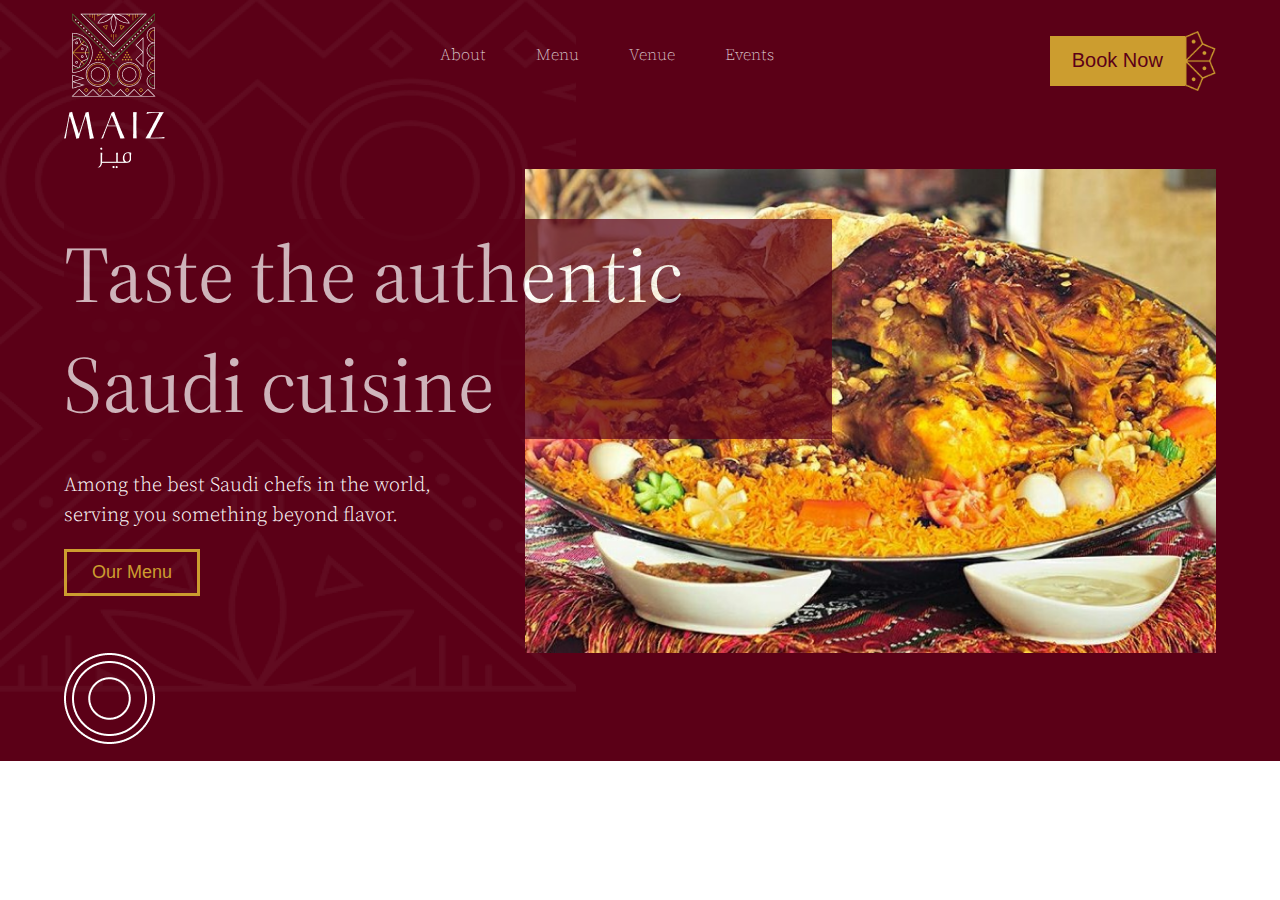
==== index.html @ 1033ed9c "Files" ====
<!DOCTYPE html>
<html lang="en">
  <head>
    <meta charset="UTF-8" />
    <meta name="viewport" content="width=device-width, initial-scale=1.0" />
    <title>MAIZ | ميز</title>
    <link rel="stylesheet" href="style/style.css" />
    <link rel="preconnect" href="https://fonts.googleapis.com" />
    <link rel="preconnect" href="https://fonts.gstatic.com" crossorigin />
    <link
      href="https://fonts.googleapis.com/css2?family=Source+Serif+4:ital,opsz,wght@0,8..60,200..900;1,8..60,200..900&display=swap"
      rel="stylesheet"
    />
    <link rel="shortcut icon" href="images/logo.png" />
  </head>
  <body>
    <header>
      <nav>
        <img class="logo" src="images/logo.png" alt="logo" />
        <div class="nav-links">
          <a href="#">About</a><a href="#">Menu</a><a href="#">Venue</a
          ><a href="#">Events</a>
        </div>
        <div class="nav-bt">
          <button>Book Now</button>
          <img src="images/bt-decoration.png" alt="logo" />
        </div>
      </nav>
      <div class="landing-page">
        <div class="text">
          <p>Taste the authentic Saudi cuisine</p>
          <p>
            Among the best Saudi chefs in the world, serving you something
            beyond flavor.
          </p>
          <button><a href="#">Our Menu</a></button>
        </div>
        <img src="images/image 1.png" alt="image" />
      </div>
      <img class="vector" src="images/Vector.png" alt="image" />
    </header>
  </body>
</html>
---- style/style.css ----
* {
  padding: 0;
  margin: 0;
}
header {
  padding: 1% 5%;
  background-color: #5b0017;
  font-family: "Source Serif 4", serif;
  background-image: url(/images/Rectangle.png);
  background-repeat: no-repeat;
  background-size: 45% 800px;
}
header nav {
  display: flex;
  justify-content: space-between;
}
header nav .nav-links {
  display: flex;
  align-items: flex-start;
  gap: 50px;
  padding-top: 30px;
}
header nav .nav-links a {
  text-decoration: none;
  color: white;
  font-weight: 200;
}
header nav .nav-bt {
  display: flex;
  align-items: center;
}
header nav .nav-bt button {
  padding: 10px 20px;
  background-color: #cc9d2f;
  color: #5b0017;
  font-size: 20px;
  height: 50px;
  transform: translateY(-30px);
  cursor: pointer;
  border-color: transparent;
}
button:hover,
a:hover {
  opacity: 0.8;
  transition: 0.3s;
}
header nav .nav-bt img {
  height: 60px;
  transform: translateY(-30px);
}
header .landing-page {
  display: flex;
}
header .landing-page img,
header .landing-page .text {
  max-width: 40%;
}
header .landing-page img {
  max-width: 60%;
}
header .landing-page .text p:nth-of-type(1) {
  color: #ffffff;
  font-size: 100px;
  position: absolute;
  z-index: 2;
  width: 60%;
  transform: translateY(50px);
  background-color: #5b0017;
  opacity: 0.7;
}
header .landing-page .text p:nth-of-type(2),
header .landing-page .text button {
  transform: translateY(350px);
}
header .landing-page .text p:nth-of-type(2) {
  max-width: 70%;
  color: white;
  font-weight: 300;
  line-height: 1.5;
  font-size: 20px;
  margin-bottom: 20px;
}
header .landing-page .text button {
  padding: 10px 25px;
  border: solid 3px #cc9d2f;
  background-color: transparent;
  cursor: pointer;
}
header .landing-page .text button a {
  font-size: 18px;
  font-weight: 200;
  color: #cc9d2f;
  text-decoration: none;
}
header .landing-page img:nth-of-type(1) {
  position: relative;
  z-index: 1;
  max-width: 100%;
}
@media (max-width: 1290px) {
  header {
    background-size: 45% 700px;
  }
  header .landing-page .text p:nth-of-type(1) {
    font-size: 80px;
  }
  header .landing-page .text p:nth-of-type(2),
  header .landing-page .text button {
    transform: translateY(300px);
  }
  header .landing-page .text p:nth-of-type(2) {
    max-width: 80%;
  }
  header .landing-page img {
    width: 60%;
  }
}
@media (max-width: 1245px) {
  header .landing-page .text p:nth-of-type(1) {
    font-size: 60px;
  }
  header .landing-page .text p:nth-of-type(2),
  header .landing-page .text button {
    transform: translateY(220px);
  }
  header .landing-page .text p:nth-of-type(2) {
    font-size: 18px;
  }
  header .landing-page .text p:nth-of-type(2) {
    max-width: 80%;
  }
  header .landing-page img {
    width: 55%;
  }
  header nav .nav-bt button {
    font-size: 18px;
  }
}
@media (max-width: 1234px) {
  header {
    background-size: 45% 550px;
  }
  header .vector {
    width: 8%;
  }
  header .landing-page .text p:nth-of-type(2) {
    max-width: 90%;
  }
  header .landing-page .text p:nth-of-type(1) {
    font-size: 50px;
  }
  header .landing-page .text p:nth-of-type(2),
  header .landing-page .text button {
    transform: translateY(200px);
  }
  header .landing-page .text button {
    font-size: 16px;
  }
}
@media (max-width: 920px) {
  header {
    background-size: 45% 450px;
  }
  header nav .nav-bt button {
    font-size: 16px;
    transform: translateY(0px);
  }
  header nav .nav-bt img {
    transform: translateY(0px);
  }
  header .landing-page .text button {
    font-size: 15px;
  }
  header .landing-page .text p:nth-of-type(1) {
    font-size: 45px;
  }
  header .landing-page .text p:nth-of-type(2),
  header .landing-page .text button {
    transform: translateY(180px);
  }
  header nav .logo {
    width: 8%;
  }
  header .vector {
    width: 6%;
  }
  header .landing-page .text p:nth-of-type(2) {
    font-size: 15px;
  }
}
@media (max-width: 832px) {
  header .landing-page .text p:nth-of-type(1) {
    font-size: 40px;
  }
  header .landing-page .text p:nth-of-type(2),
  header .landing-page .text button {
    transform: translateY(165px);
  }
  header nav .nav-bt button {
    font-size: 14px;
    padding: 5px 20px;
    height: 40px;
  }
  header nav .nav-bt img {
    height: 50px;
  }
  header nav .nav-links a {
    font-size: 15px;
  }
  header .landing-page .text button {
    font-size: 14px;
  }
}
@media (max-width: 768px) {
  header .landing-page {
    flex-direction: column-reverse;
  }
  header .landing-page .text p:nth-of-type(1) {
    color: #ffffff;
    font-size: 60px;
    position: absolute;
    width: 70%;
    right: 100px;
    bottom: 50%;
  }
  header .landing-page .text p:nth-of-type(2) {
    width: 70%;
    margin: auto;
    margin-bottom: 40px;
    font-size: 25px;
  }
  header .landing-page img {
    position: relative;
    width: 100%;
    margin-bottom: 50px;
    margin-top: 40px;
  }
  header .landing-page .text p:nth-of-type(2),
  header .landing-page .text button {
    transform: translateY(0px);
  }
  header .landing-page .text button {
    margin-bottom: 20px;
  }
  header {
    background-size: 100%;
    text-align: center;
  }
  header .landing-page .text {
    max-width: 100%;
  }
}
@media (max-width: 576px) {
  header .landing-page .text p:nth-of-type(1) {
    font-size: 40px;
    right: 80px;
    bottom: 60%;
  }
  header .landing-page .text p:nth-of-type(2) {
    width: 90%;
    font-size: 18px;
  }
  header nav .nav-links a {
    font-size: 12px;
  }
  header nav .nav-links {
    gap: 20px;
    padding-top: 20px;
  }
  header nav .nav-bt button {
    font-size: 12px;
    height: 30px;
  }
  header nav .nav-bt img {
    height: 40px;
  }
}
@media (max-width: 420px) {
  header .landing-page .text p:nth-of-type(1) {
    font-size: 30px;
    right: 60px;
    bottom: 70%;
  }
  header .landing-page .text p:nth-of-type(2) {
    font-size: 16px;
  }
  header nav .nav-links a {
    font-size: 10px;
  }
  header nav .nav-links {
    gap: 10px;
    padding-top: 15px;
  }
  header nav .nav-bt button {
    font-size: 10px;
    height: 20px;
  }
  header nav .nav-bt img {
    height: 30px;
  }
  header .landing-page .text button a {
    font-size: 12px;
  }
  header .landing-page .text button {
    padding: 5px 20px;
  }
}
@media (max-width: 350px) {
  header .landing-page .text p:nth-of-type(1) {
    font-size: 25px;
    right: 50px;
    bottom: 75%;
  }
  header nav .nav-links {
    gap: 5px;
    padding-top: 10px;
  }
}
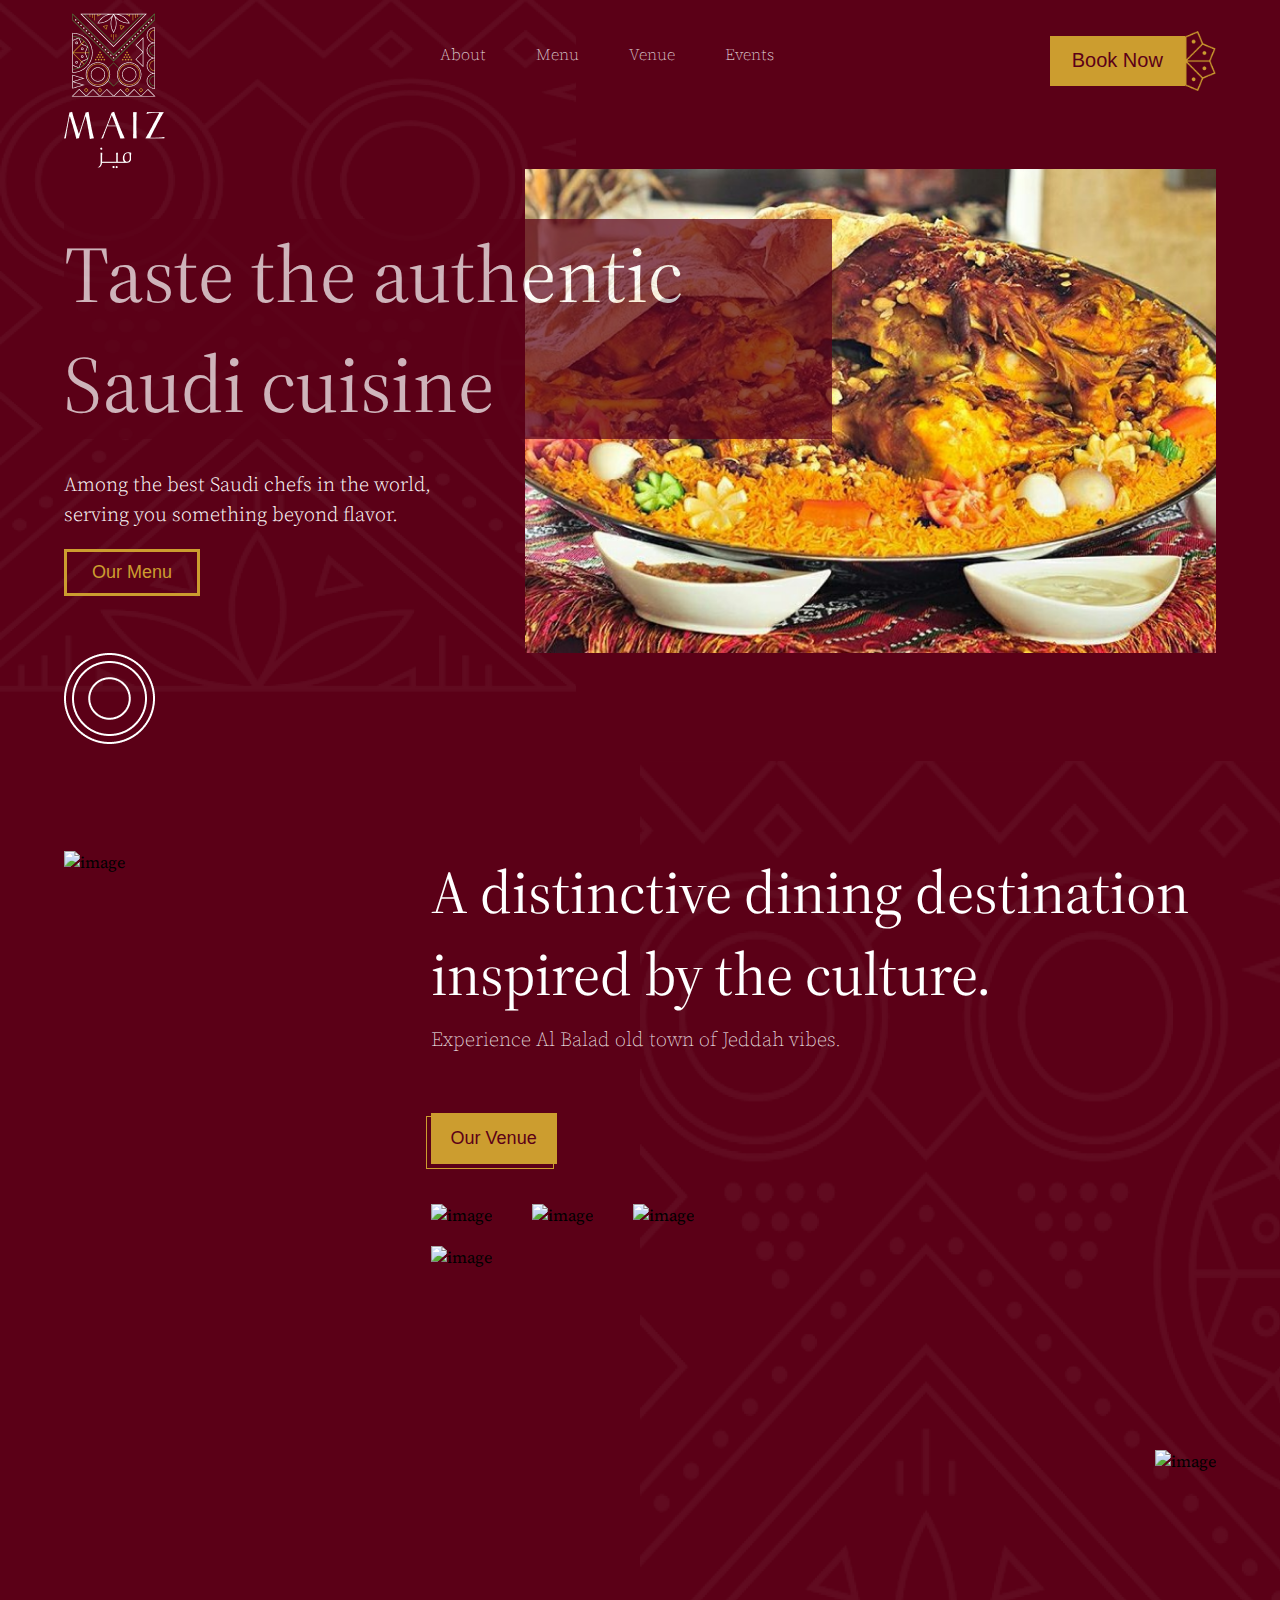
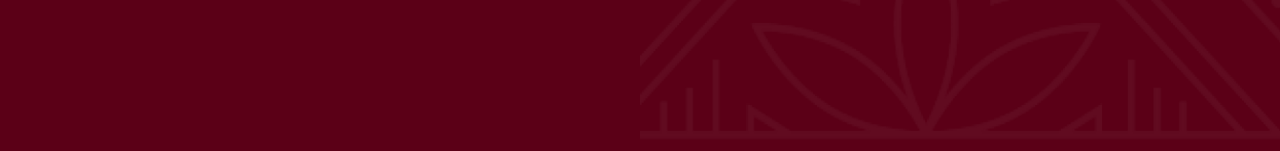
==== commit e81e0392: "update Files" ====
--- a/index.html
+++ b/index.html
@@ -39,5 +39,30 @@
       </div>
       <img class="vector" src="images/Vector.png" alt="image" />
     </header>
+    <main>
+      <div class="section1">
+        <div class="sct1-container">
+          <img
+            id="illustration"
+            src="images/section1-illustration.png"
+            alt="image"
+          />
+          <div class="sct1-text">
+            <p>A distinctive dining destination inspired by the culture.</p>
+            <p>Experience Al Balad old town of Jeddah vibes.</p>
+            <button><a href="#">Our Venue</a></button>
+            <div class="sct1-imgs">
+              <img src="images/section1-img1.png" alt="image" />
+              <img src="images/section1-img2.png" alt="image" />
+              <img src="images/section1-img3.png" alt="image" />
+            </div>
+            <div class="sct1-footer">
+              <img src="images/section1-line.png" alt="image" />
+              <img src="images/section1-vector.png" alt="image" />
+            </div>
+          </div>
+        </div>
+      </div>
+    </main>
   </body>
 </html>
--- a/style/style.css
+++ b/style/style.css
@@ -97,6 +97,67 @@
   z-index: 1;
   max-width: 100%;
 }
+/*------------------FIN-HEADER--------------------------------------------*/
+main {
+  background-color: #5b0017;
+  font-family: "Source Serif 4", serif;
+}
+main .section1 {
+  padding: 7% 5%;
+  background-image: url(/images/Rectangle.png);
+  background-repeat: no-repeat;
+  background-size: 50% 100%;
+  background-position: right;
+  height: 90vh;
+}
+main .section1 .sct1-container {
+  display: flex;
+  gap: 30px;
+}
+main .section1 .sct1-container #illustration {
+  width: 30%;
+  height: 621px;
+}
+main .section1 .sct1-container .sct1-text {
+  width: 70%;
+  position: relative;
+}
+main .section1 .sct1-container .sct1-text p:nth-of-type(1) {
+  font-size: 70px;
+  font-weight: 400;
+  color: white;
+}
+main .section1 .sct1-container .sct1-text p:nth-of-type(2) {
+  color: white;
+  font-weight: 200;
+  font-size: 25px;
+  margin: 10px 0 20px 0;
+}
+main .section1 .sct1-container .sct1-text button {
+  padding: 15px 20px;
+  background-color: #cc9d2f;
+  margin: 50px 0;
+  font-size: 20px;
+  cursor: pointer;
+  border: none;
+  box-shadow: #5b0017 -4px 4px 0 0, #cc9d2f -4px 4px 0 1px;
+}
+main .section1 .sct1-container .sct1-text button a {
+  text-decoration: none;
+  color: #5b0017;
+  font-weight: 200;
+}
+main .section1 .sct1-container .sct1-text .sct1-imgs {
+  display: flex;
+  gap: 40px;
+  margin-bottom: 30px;
+}
+main .section1 .sct1-container .sct1-text .sct1-footer img:nth-of-type(2) {
+  position: absolute;
+  right: 0;
+  bottom: 0;
+}
+/*------------------FIN-SECTION1-------------------------------------------------*/
 @media (max-width: 1290px) {
   header {
     background-size: 45% 700px;
@@ -114,6 +175,24 @@
   header .landing-page img {
     width: 60%;
   }
+  main .section1 .sct1-container .sct1-text p:nth-of-type(1) {
+    font-size: 60px;
+  }
+  main .section1 .sct1-container .sct1-text p:nth-of-type(2) {
+    font-size: 20px;
+    margin: 10px 0 20px 0;
+  }
+  main .section1 .sct1-container .sct1-text button {
+    padding: 15px 20px;
+    margin: 40px 0;
+    font-size: 18px;
+  }
+  main .section1 .sct1-container .sct1-text button a {
+    font-size: 18px;
+  }
+  main .section1 .sct1-container .sct1-text .sct1-imgs {
+    margin-bottom: 20px;
+  }
 }
 @media (max-width: 1245px) {
   header .landing-page .text p:nth-of-type(1) {
@@ -156,7 +235,33 @@
   header .landing-page .text button {
     font-size: 16px;
   }
-}
+  main .section1 .sct1-container .sct1-text p:nth-of-type(1) {
+    font-size: 40px;
+  }
+  main .section1 .sct1-container .sct1-text p:nth-of-type(2) {
+    font-size: 18px;
+    margin: 10px 0 20px 0;
+  }
+  main .section1 .sct1-container .sct1-text button {
+    padding: 15px 20px;
+    margin: 40px 0;
+    font-size: 18px;
+  }
+  main .section1 .sct1-container .sct1-text button a {
+    font-size: 16px;
+  }
+  main .section1 .sct1-container .sct1-text .sct1-imgs {
+    margin-bottom: 15px;
+    margin-top: 30px;
+  }
+  main .section1 .sct1-container .sct1-text .sct1-imgs img {
+    width: 120px;
+  }
+  main .section1 .sct1-container #illustration {
+    height: 521px;
+  }
+}
+
 @media (max-width: 920px) {
   header {
     background-size: 45% 450px;
@@ -186,6 +291,41 @@
   }
   header .landing-page .text p:nth-of-type(2) {
     font-size: 15px;
+  }
+  main .section1 .sct1-container .sct1-text p:nth-of-type(1) {
+    font-size: 35px;
+  }
+  main .section1 .sct1-container .sct1-text p:nth-of-type(2) {
+    font-size: 17px;
+  }
+  main .section1 .sct1-container .sct1-text button {
+    padding: 15px 20px;
+    margin: 40px 0;
+  }
+  main .section1 .sct1-container .sct1-text button a {
+    font-size: 15px;
+  }
+  main .section1 .sct1-container .sct1-text .sct1-imgs {
+    margin-bottom: 15px;
+    margin-top: 30px;
+  }
+  main .section1 .sct1-container .sct1-text .sct1-imgs img {
+    width: 100px;
+  }
+  main .section1 .sct1-container #illustration {
+    height: 521px;
+  }
+  main .section1 {
+    height: 70vh;
+  }
+  main .section1 .sct1-container .sct1-text .sct1-footer img:nth-of-type(1) {
+    width: 55%;
+  }
+  main .section1 .sct1-container .sct1-text .sct1-footer img:nth-of-type(2) {
+    width: 10%;
+  }
+  main .section1 .sct1-container #illustration {
+    width: 35%;
   }
 }
 @media (max-width: 832px) {
@@ -209,6 +349,9 @@
   }
   header .landing-page .text button {
     font-size: 14px;
+  }
+  main .section1 .sct1-container .sct1-text p:nth-of-type(1) {
+    font-size: 30px;
   }
 }
 @media (max-width: 768px) {
@@ -249,6 +392,32 @@
   header .landing-page .text {
     max-width: 100%;
   }
+  main .section1 .sct1-container {
+    flex-direction: column;
+    text-align: center;
+  }
+  main .section1 {
+    padding: 7% 5%;
+    background-image: url(/images/Rectangle.png);
+    background-repeat: no-repeat;
+    background-size: 100%;
+    height: 160vh;
+  }
+  main .section1 .sct1-container #illustration {
+    width: 50%;
+    margin: auto;
+  }
+  main .section1 .sct1-container .sct1-text {
+    width: 100%;
+  }
+  main .section1 .sct1-container .sct1-text .sct1-imgs {
+    justify-content: space-evenly;
+    margin-bottom: 50px;
+  }
+  main .section1 .sct1-container .sct1-text .sct1-footer img:nth-of-type(2) {
+    left: 45%;
+    bottom: -25px;
+  }
 }
 @media (max-width: 576px) {
   header .landing-page .text p:nth-of-type(1) {
@@ -274,6 +443,16 @@
   header nav .nav-bt img {
     height: 40px;
   }
+  main .section1 .sct1-container .sct1-text .sct1-footer img:nth-of-type(2) {
+    left: 45%;
+    bottom: -20px;
+  }
+  main .section1 .sct1-container #illustration {
+    width: 60%;
+  }
+  main .section1 {
+    height: 150vh;
+  }
 }
 @media (max-width: 420px) {
   header .landing-page .text p:nth-of-type(1) {
@@ -304,6 +483,37 @@
   header .landing-page .text button {
     padding: 5px 20px;
   }
+  main .section1 .sct1-container .sct1-text .sct1-footer img:nth-of-type(2) {
+    left: 45%;
+    bottom: -10px;
+  }
+  main .section1 .sct1-container #illustration {
+    width: 70%;
+    height: 450px;
+  }
+  main .section1 .sct1-container .sct1-text .sct1-imgs img {
+    width: 80px;
+  }
+  main .section1 .sct1-container .sct1-text p:nth-of-type(1) {
+    font-size: 30px;
+  }
+  main .section1 .sct1-container .sct1-text p:nth-of-type(2) {
+    font-size: 15px;
+  }
+  main .section1 .sct1-container .sct1-text button a {
+    font-size: 12px;
+  }
+  main .section1 .sct1-container .sct1-text button {
+    padding: 10px 15px;
+    margin: 30px 0;
+  }
+  main .section1 .sct1-container .sct1-text .sct1-imgs {
+    margin-bottom: 20px;
+    margin-top: 20px;
+  }
+  main .section1 {
+    height: 120vh;
+  }
 }
 @media (max-width: 350px) {
   header .landing-page .text p:nth-of-type(1) {
@@ -315,4 +525,23 @@
     gap: 5px;
     padding-top: 10px;
   }
-}
+  main .section1 .sct1-container .sct1-text .sct1-footer img:nth-of-type(2) {
+    bottom: -7px;
+  }
+  main .section1 .sct1-container #illustration {
+    width: 80%;
+    height: 400px;
+  }
+  main .section1 .sct1-container .sct1-text .sct1-imgs img {
+    width: 60px;
+  }
+  main .section1 .sct1-container .sct1-text p:nth-of-type(1) {
+    font-size: 25px;
+  }
+  main .section1 .sct1-container .sct1-text p:nth-of-type(2) {
+    font-size: 12px;
+  }
+  main .section1 {
+    height: 120vh;
+  }
+}
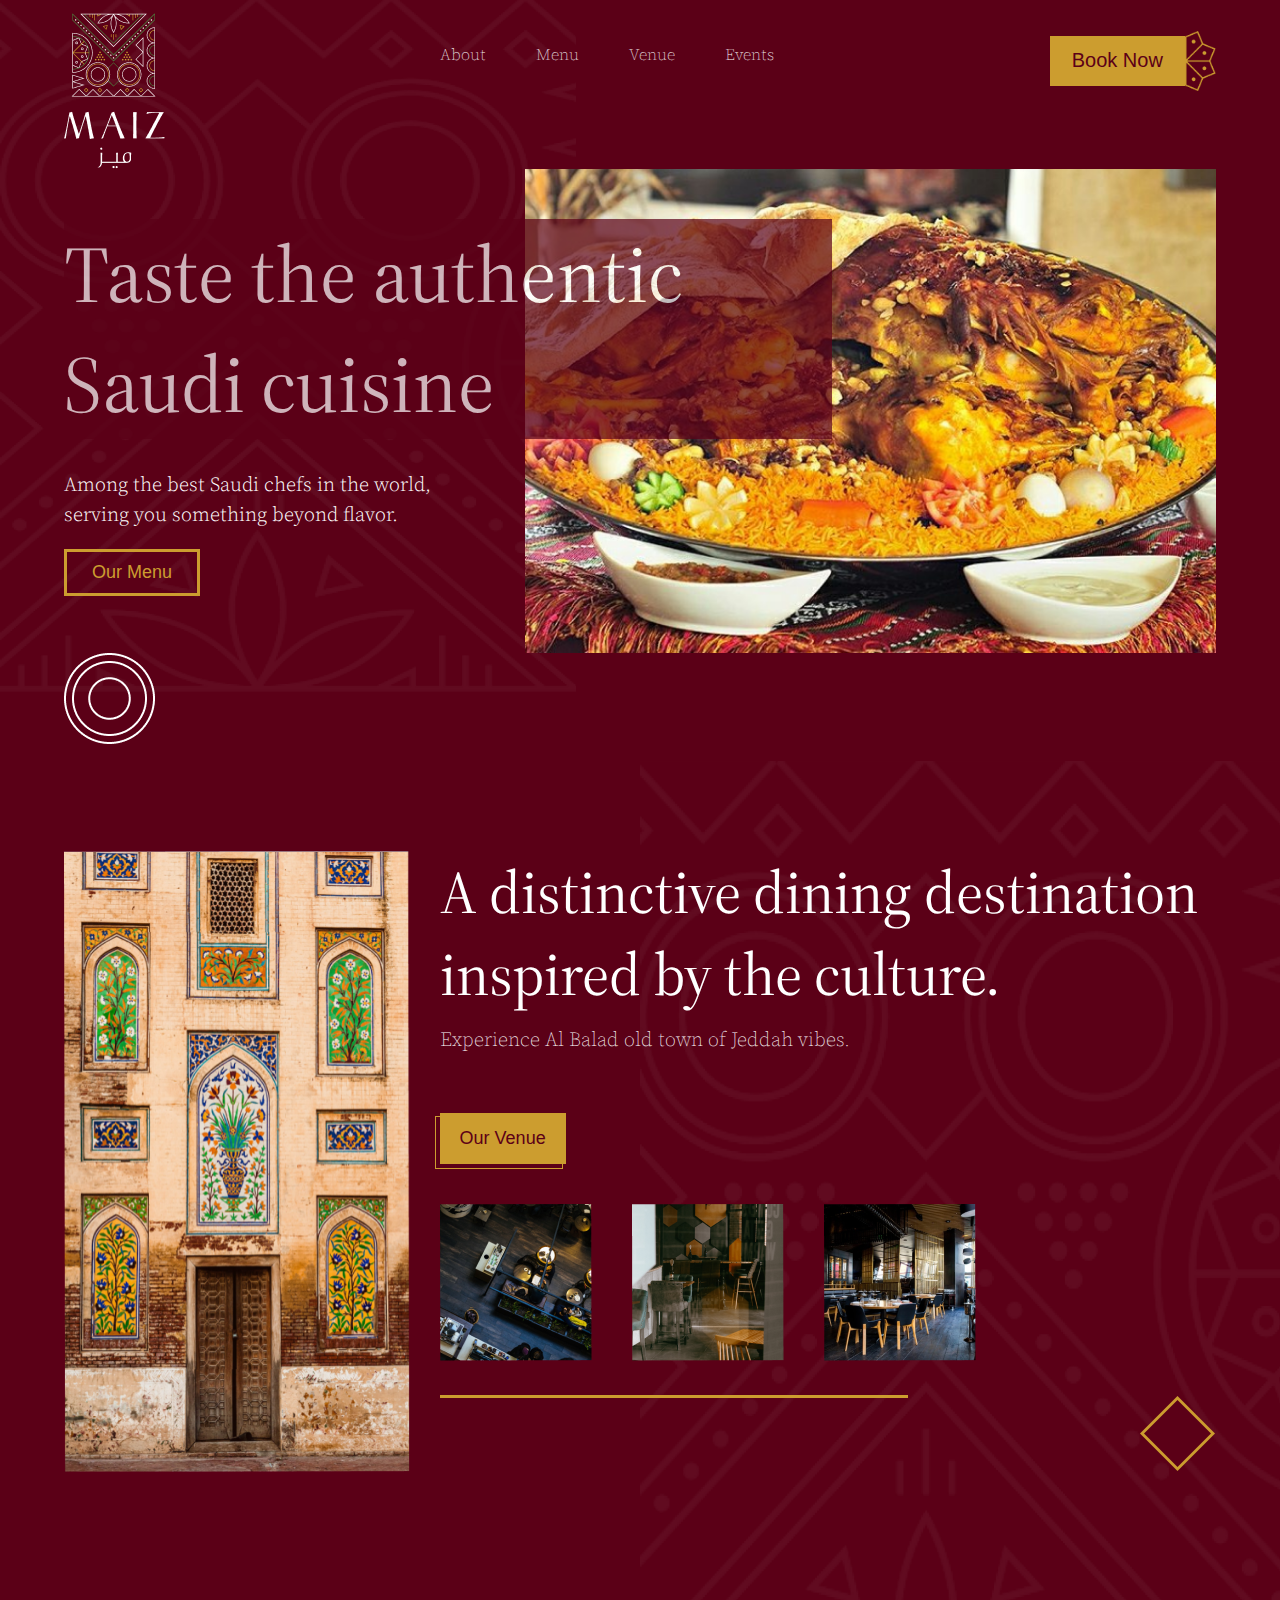
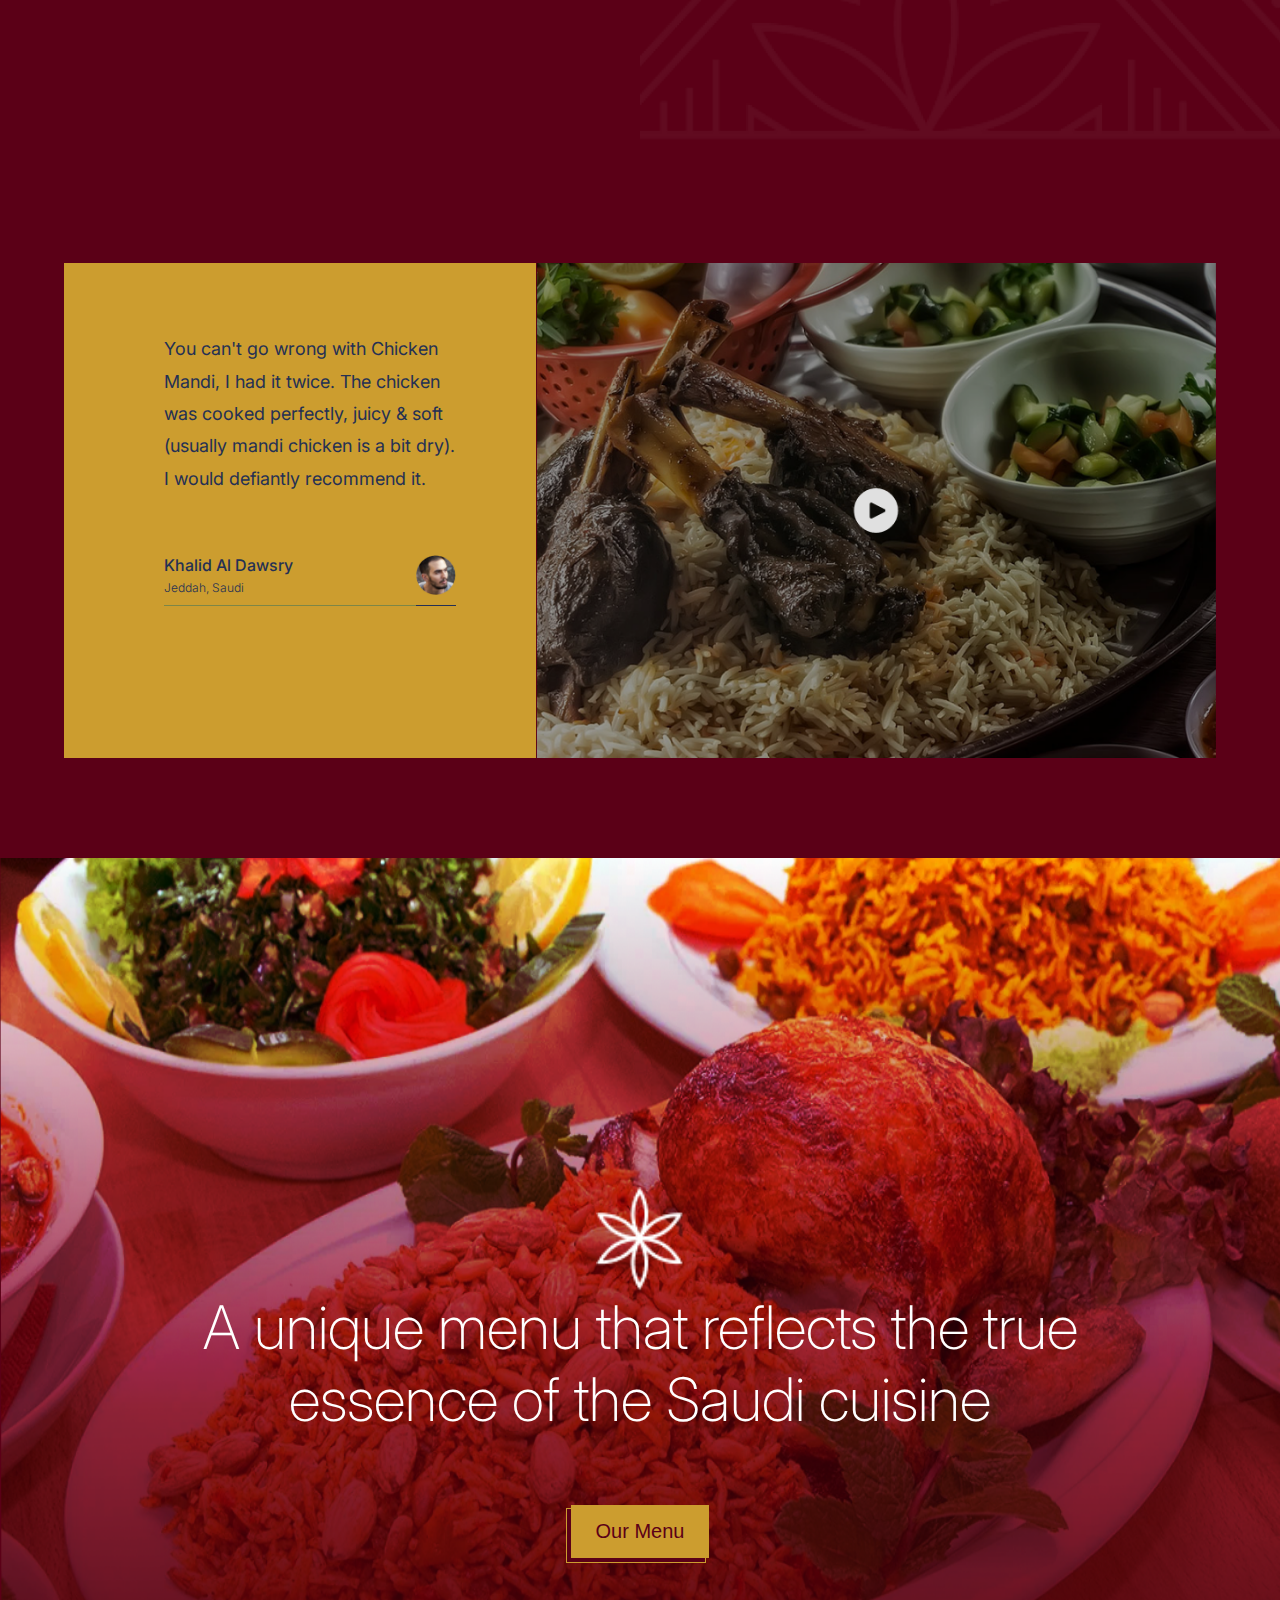
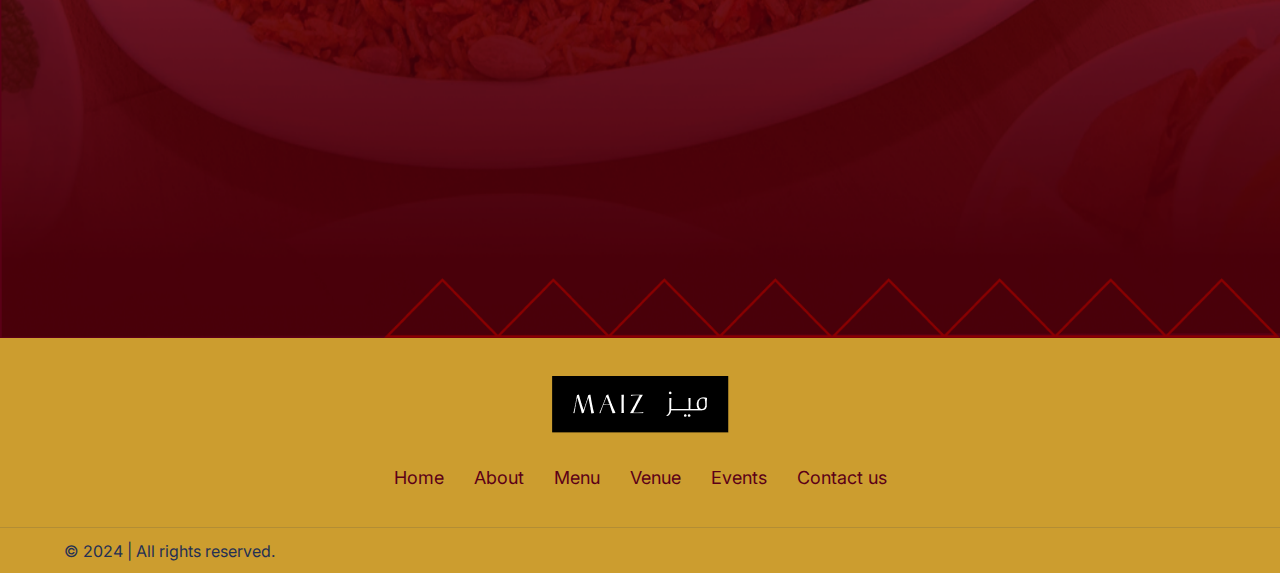
==== commit b2c95525: "update Files" ====
--- a/index.html
+++ b/index.html
@@ -12,6 +12,19 @@
       rel="stylesheet"
     />
     <link rel="shortcut icon" href="images/logo.png" />
+    <link
+      rel="stylesheet"
+      href="https://cdnjs.cloudflare.com/ajax/libs/font-awesome/6.5.2/css/all.min.css"
+      integrity="sha512-SnH5WK+bZxgPHs44uWIX+LLJAJ9/2PkPKZ5QiAj6Ta86w+fsb2TkcmfRyVX3pBnMFcV7oQPJkl9QevSCWr3W6A=="
+      crossorigin="anonymous"
+      referrerpolicy="no-referrer"
+    />
+    <link rel="preconnect" href="https://fonts.googleapis.com" />
+    <link rel="preconnect" href="https://fonts.gstatic.com" crossorigin />
+    <link
+      href="https://fonts.googleapis.com/css2?family=Inter:wght@100..900&display=swap"
+      rel="stylesheet"
+    />
   </head>
   <body>
     <header>
@@ -63,6 +76,61 @@
           </div>
         </div>
       </div>
+      <div class="section2">
+        <div class="sct2-container">
+          <div class="sct2-text">
+            <i class="fa-solid fa-quote-left"></i>
+            <p id="description">
+              You can't go wrong with Chicken Mandi, I had it twice. The chicken
+              was cooked perfectly, juicy & soft (usually mandi chicken is a bit
+              dry). I would defiantly recommend it.
+            </p>
+            <div class="user-box">
+              <div class="username">
+                <p>Khalid Al Dawsry</p>
+                <p>Jeddah, Saudi</p>
+              </div>
+              <img id="user-image" src="images/user.png" alt="user-image" />
+            </div>
+          </div>
+          <div class="video">
+            <img src="images/Video.png" alt="video" />
+          </div>
+        </div>
+      </div>
+      <div class="section3">
+        <div class="sct3-container">
+          <img src="images/star.png" alt="image" />
+          <p>
+            A unique menu that reflects the true essence of the Saudi cuisine
+          </p>
+          <button><a href="#">Our Menu</a></button>
+          <img src="images/section3-image.png" alt="image" />
+        </div>
+      </div>
     </main>
+    <footer>
+      <div class="footer-box1">
+        <a href="#"><img src="images/logo (1).png" alt="logo" /></a>
+        <div class="footer-links">
+          <a href="#">Home</a>
+          <a href="#">About</a>
+          <a href="#">Menu</a>
+          <a href="#">Venue</a>
+          <a href="#">Events</a>
+          <a href="#">Contact us</a>
+        </div>
+      </div>
+      <hr />
+      <div class="footer-box2">
+        <p>© 2024 | All rights reserved.</p>
+        <div class="social-links">
+          <i class="fa-brands fa-facebook"></i>
+          <i class="fa-brands fa-twitter"></i>
+          <i class="fa-brands fa-instagram"></i>
+          <i class="fa-brands fa-linkedin"></i>
+        </div>
+      </div>
+    </footer>
   </body>
 </html>
--- a/style/style.css
+++ b/style/style.css
@@ -133,6 +133,7 @@
   font-size: 25px;
   margin: 10px 0 20px 0;
 }
+main .section3 .sct3-container button,
 main .section1 .sct1-container .sct1-text button {
   padding: 15px 20px;
   background-color: #cc9d2f;
@@ -142,6 +143,7 @@
   border: none;
   box-shadow: #5b0017 -4px 4px 0 0, #cc9d2f -4px 4px 0 1px;
 }
+main .section3 .sct3-container button a,
 main .section1 .sct1-container .sct1-text button a {
   text-decoration: none;
   color: #5b0017;
@@ -158,6 +160,142 @@
   bottom: 0;
 }
 /*------------------FIN-SECTION1-------------------------------------------------*/
+main .section2 {
+  padding: 1% 5%;
+  margin-top: 100px;
+  padding-bottom: 100px;
+  color: #243054;
+  font-family: "Inter", sans-serif;
+}
+main .section2 .sct2-container {
+  display: flex;
+}
+main .section2 .sct2-container .sct2-text {
+  width: 30%;
+  background-color: #cc9d2f;
+  padding: 70px 100px 20px 100px;
+}
+main .section2 .sct2-container .video {
+  width: 70%;
+}
+main .section2 .sct2-container .video img {
+  width: 100%;
+  height: 100%;
+}
+main .section2 .sct2-container .sct2-text i {
+  transform: translateX(-15px);
+}
+main .section2 .sct2-container .sct2-text #description {
+  font-size: 21px;
+  line-height: 1.8;
+}
+main .section2 .sct2-container .sct2-text .user-box {
+  display: flex;
+  justify-content: space-between;
+  margin-top: 150px;
+}
+main .section2 .sct2-container .sct2-text .user-box #user-image {
+  height: 40px;
+  padding-bottom: 10px;
+  border-bottom: 1.66px solid #243054;
+}
+main .section2 .sct2-container .sct2-text .user-box .username {
+  width: 90%;
+  border-bottom: 0.8px #00646d62 solid;
+}
+main .section2 .sct2-container .sct2-text .user-box .username p:nth-of-type(1) {
+  font-weight: 500;
+  margin-bottom: 5px;
+}
+main .section2 .sct2-container .sct2-text .user-box .username p:nth-of-type(2) {
+  margin-bottom: 10px;
+  font-weight: 300;
+  font-size: 12px;
+}
+/*------------------FIN-SECTION2-------------------------------------------------*/
+main .section3 {
+  height: 120vh;
+  background-image: url(/images/section3-illustration.png);
+  background-size: 100% 100%;
+  position: relative;
+  font-family: "Inter", sans-serif;
+  font-weight: 200;
+  display: flex;
+  justify-content: center;
+  align-items: center;
+}
+main .section3 .sct3-container {
+  display: flex;
+  justify-content: center;
+  align-items: center;
+  flex-direction: column;
+}
+main .section3 img:nth-of-type(2) {
+  position: absolute;
+  right: 0;
+  bottom: 0;
+  max-width: 70%;
+}
+main .section3 img:nth-of-type(1) {
+  width: 88px;
+  height: 104px;
+}
+main .section3 p {
+  font-size: 60px;
+  color: white;
+  max-width: 70%;
+  margin: auto;
+  margin-bottom: 20px;
+  text-align: center;
+}
+main .section3 .sct3-container button {
+  padding: 15px 25px;
+}
+/*--------------------------FIN-SECTION3-----------------------------------*/
+footer {
+  background-color: #cc9d2f;
+  font-family: "Inter", sans-serif;
+}
+footer .footer-box1 {
+  padding: 3% 5%;
+  display: flex;
+  flex-direction: column;
+  align-items: center;
+  justify-content: center;
+  gap: 30px;
+  text-align: center;
+}
+footer .footer-box1 .footer-links {
+  display: flex;
+  gap: 30px;
+}
+footer .footer-box1 .footer-links a {
+  text-decoration: none;
+  color: #5b0017;
+  font-size: 18px;
+}
+footer .footer-box2 {
+  padding: 1% 5%;
+  display: flex;
+  gap: 30%;
+  color: #243054;
+}
+footer hr {
+  border: none;
+  border-bottom: solid 0.8px #24305425;
+}
+footer .footer-box2 .social-links {
+  display: flex;
+  gap: 20px;
+}
+footer .footer-box2 .social-links i {
+  cursor: pointer;
+}
+footer .footer-box2 .social-links i:hover {
+  opacity: 0.8;
+  transform: 0.3s;
+}
+/*----------------------------------FIN-FOOTER*--------------------------------*/
 @media (max-width: 1290px) {
   header {
     background-size: 45% 700px;
@@ -193,6 +331,18 @@
   main .section1 .sct1-container .sct1-text .sct1-imgs {
     margin-bottom: 20px;
   }
+  main .section2 .sct2-container .sct2-text {
+    padding: 70px 80px 20px 100px;
+  }
+  main .section2 .sct2-container .sct2-text .user-box {
+    margin-top: 60px;
+  }
+  main .section2 .sct2-container .sct2-text #description {
+    font-size: 18px;
+  }
+  footer .footer-box2 {
+    gap: 25%;
+  }
 }
 @media (max-width: 1245px) {
   header .landing-page .text p:nth-of-type(1) {
@@ -260,6 +410,12 @@
   main .section1 .sct1-container #illustration {
     height: 521px;
   }
+  footer .footer-box2 {
+    gap: 18%;
+  }
+  footer .footer-box2 .social-links {
+    gap: 15px;
+  }
 }
 
 @media (max-width: 920px) {
@@ -298,10 +454,12 @@
   main .section1 .sct1-container .sct1-text p:nth-of-type(2) {
     font-size: 17px;
   }
+  main .section3 .sct3-container button,
   main .section1 .sct1-container .sct1-text button {
     padding: 15px 20px;
     margin: 40px 0;
   }
+  main .section3 .sct3-container button a,
   main .section1 .sct1-container .sct1-text button a {
     font-size: 15px;
   }
@@ -326,6 +484,36 @@
   }
   main .section1 .sct1-container #illustration {
     width: 35%;
+  }
+  main
+    .section2
+    .sct2-container
+    .sct2-text
+    .user-box
+    .username
+    p:nth-of-type(1) {
+    font-size: 12px;
+  }
+  main
+    .section2
+    .sct2-container
+    .sct2-text
+    .user-box
+    .username
+    p:nth-of-type(2) {
+    margin-bottom: 9px;
+  }
+  main .section2 .sct2-container .sct2-text {
+    padding: 70px 30px 20px 80px;
+  }
+  main .section3 {
+    height: 110vh;
+  }
+  main .section3 p {
+    font-size: 50px;
+  }
+  footer .footer-box2 {
+    gap: 12%;
   }
 }
 @media (max-width: 832px) {
@@ -418,6 +606,47 @@
     left: 45%;
     bottom: -25px;
   }
+  main .section2 .sct2-container {
+    flex-direction: column;
+  }
+  main .section2 .sct2-container .sct2-text {
+    width: 100%;
+    box-sizing: border-box;
+    padding: 50px 50px 20px 50px;
+  }
+  main .section2 .sct2-container .video {
+    width: 100%;
+  }
+  main .section2 {
+    margin-top: -50px;
+  }
+  main .section3 {
+    height: 90vh;
+  }
+  main .section3 p {
+    font-size: 40px;
+  }
+  main .section3 img:nth-of-type(1) {
+    width: 80px;
+    height: 85px;
+  }
+  footer .footer-box2 {
+    flex-direction: column-reverse;
+    gap: 20px;
+    width: 50%;
+    margin: auto;
+    text-align: center;
+  }
+  footer .footer-box2 .social-links {
+    justify-content: center;
+    margin-top: 10px;
+  }
+  footer .footer-box1 .footer-links a {
+    font-size: 12px;
+  }
+  footer .footer-box1 img {
+    width: 80%;
+  }
 }
 @media (max-width: 576px) {
   header .landing-page .text p:nth-of-type(1) {
@@ -448,10 +677,24 @@
     bottom: -20px;
   }
   main .section1 .sct1-container #illustration {
-    width: 60%;
+    width: 80%;
+    height: 400px;
   }
   main .section1 {
     height: 150vh;
+  }
+  main .section2 .sct2-container .sct2-text #description {
+    font-size: 16px;
+  }
+  main .section3 p {
+    font-size: 30px;
+  }
+  main .section3 {
+    height: 70vh;
+  }
+  main .section3 img:nth-of-type(1) {
+    width: 60px;
+    height: 65px;
   }
 }
 @media (max-width: 420px) {
@@ -500,9 +743,11 @@
   main .section1 .sct1-container .sct1-text p:nth-of-type(2) {
     font-size: 15px;
   }
+  main .section3 .sct3-container button a,
   main .section1 .sct1-container .sct1-text button a {
     font-size: 12px;
   }
+  main .section3 .sct3-container button,
   main .section1 .sct1-container .sct1-text button {
     padding: 10px 15px;
     margin: 30px 0;
@@ -513,6 +758,31 @@
   }
   main .section1 {
     height: 120vh;
+  }
+  main .section2 {
+    margin-top: 100px;
+  }
+  main .section3 p {
+    font-size: 25px;
+  }
+  main .section3 {
+    height: 60vh;
+  }
+  main .section3 img:nth-of-type(1) {
+    width: 50px;
+    height: 55px;
+  }
+  footer .footer-box1 .footer-links a {
+    font-size: 10px;
+  }
+  footer .footer-box1 .footer-links {
+    gap: 20px;
+  }
+  footer .footer-box1 img {
+    width: 60%;
+  }
+  footer .footer-box2 {
+    font-size: 10px;
   }
 }
 @media (max-width: 350px) {
@@ -544,4 +814,26 @@
   main .section1 {
     height: 120vh;
   }
-}
+  main .section2 {
+    margin-top: 50px;
+  }
+  main .section3 p {
+    font-size: 20px;
+  }
+  main .section3 {
+    height: 50vh;
+  }
+  main .section3 img:nth-of-type(1) {
+    width: 40px;
+    height: 45px;
+  }
+  footer .footer-box1 .footer-links a {
+    font-size: 8px;
+  }
+  footer .footer-box1 .footer-links {
+    gap: 10px;
+  }
+  footer .footer-box2 p {
+    font-size: 8px;
+  }
+}
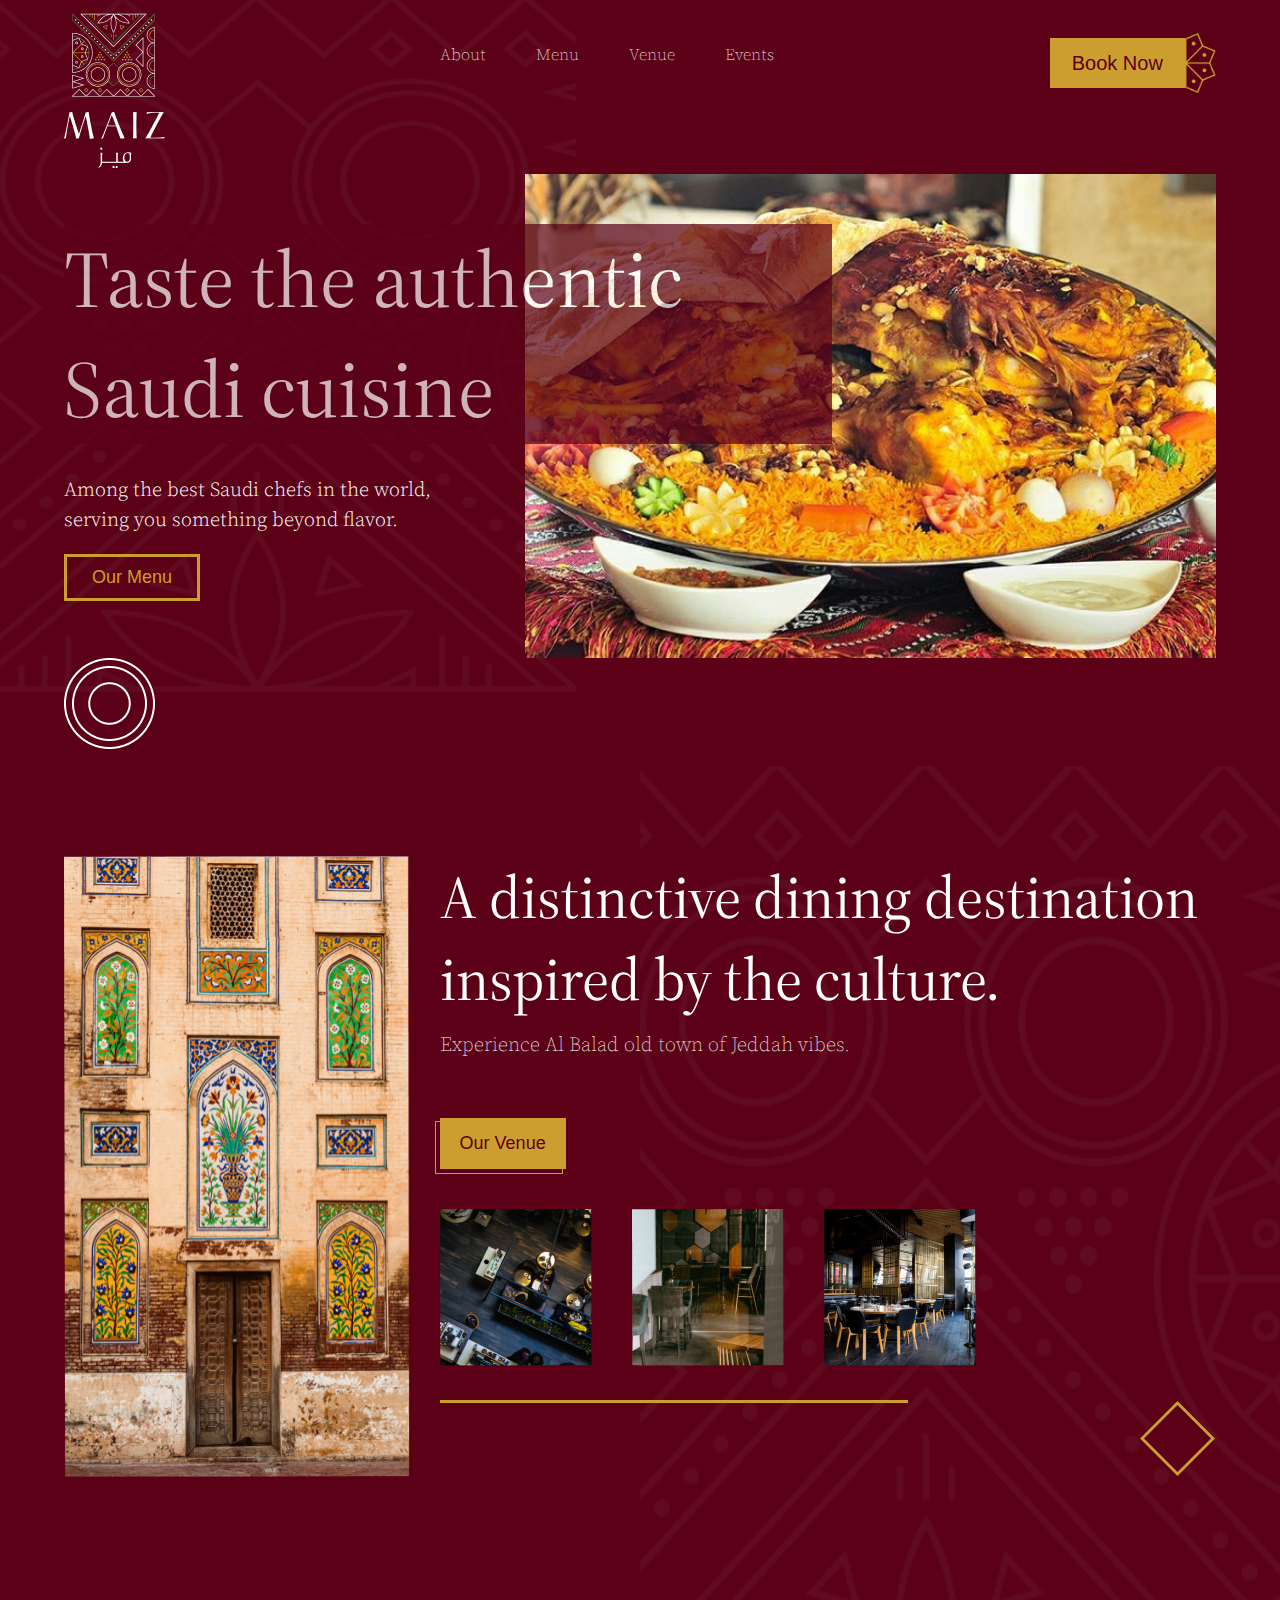
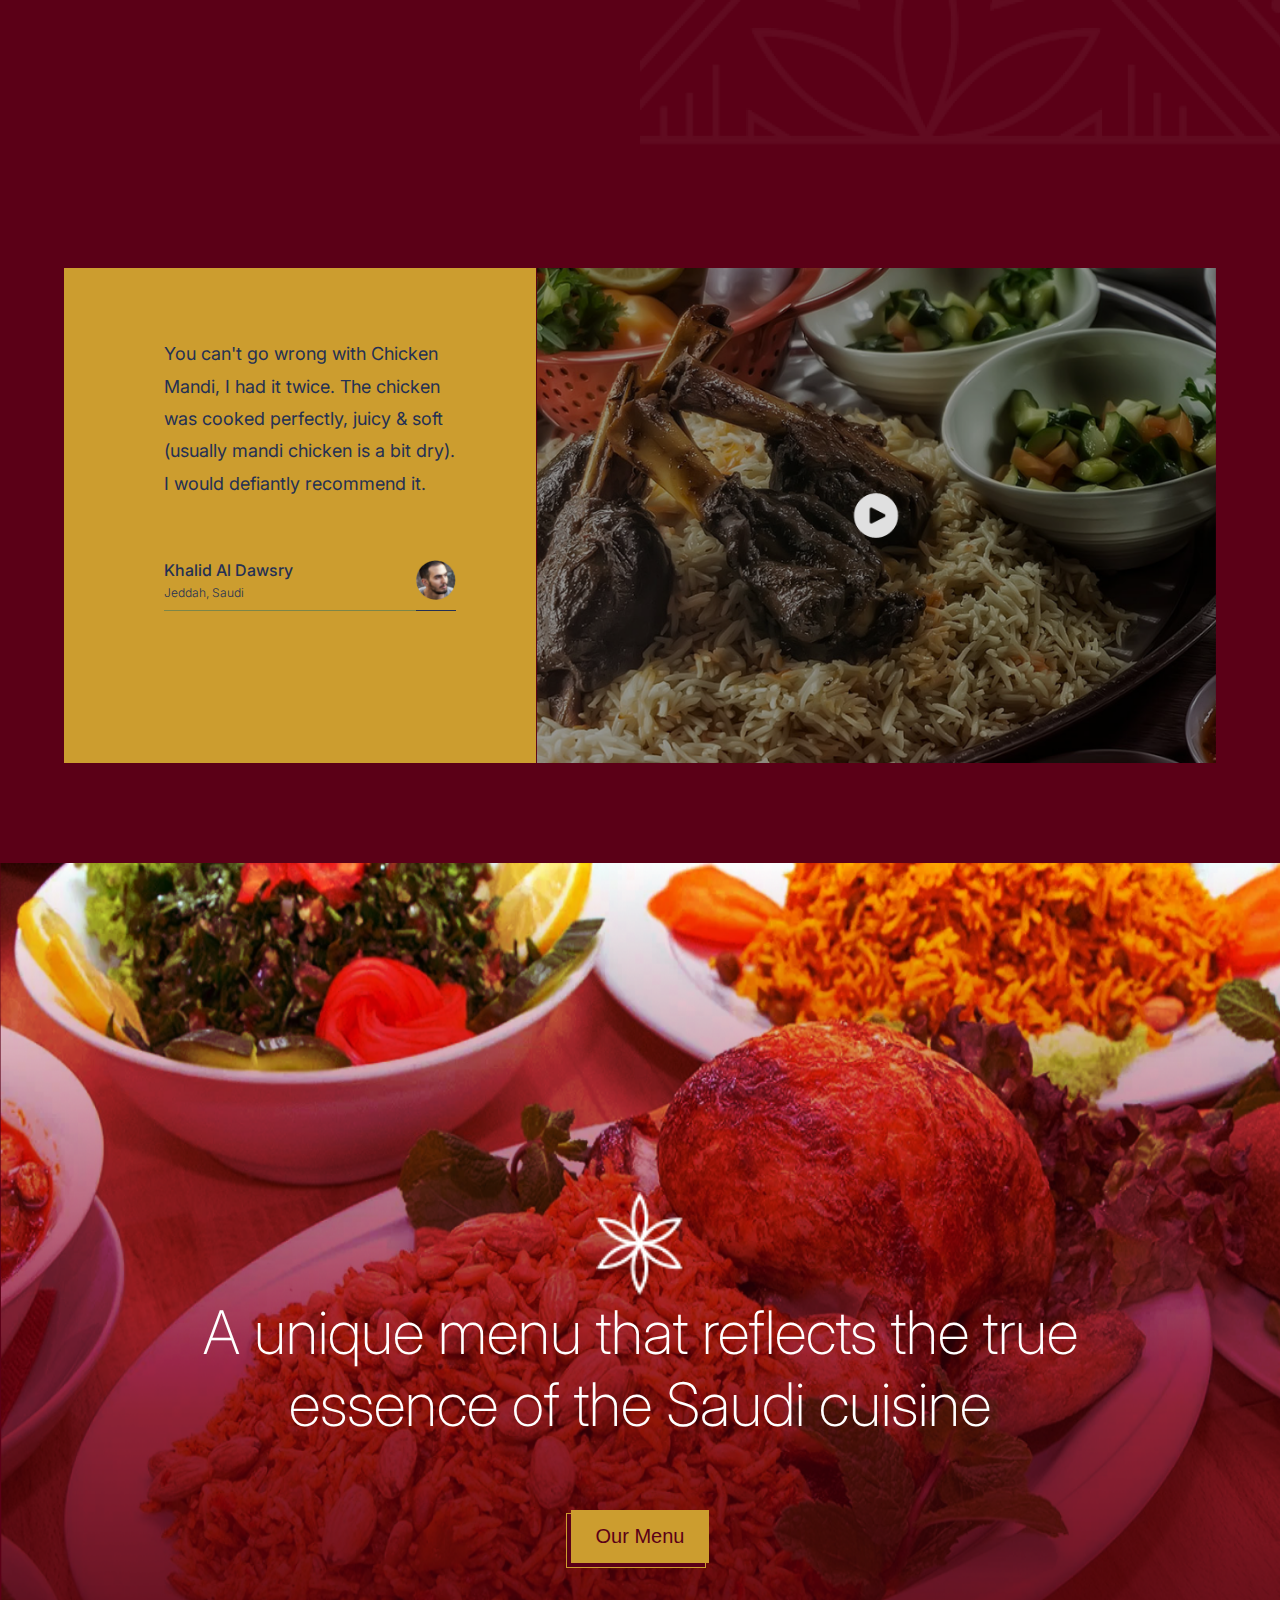
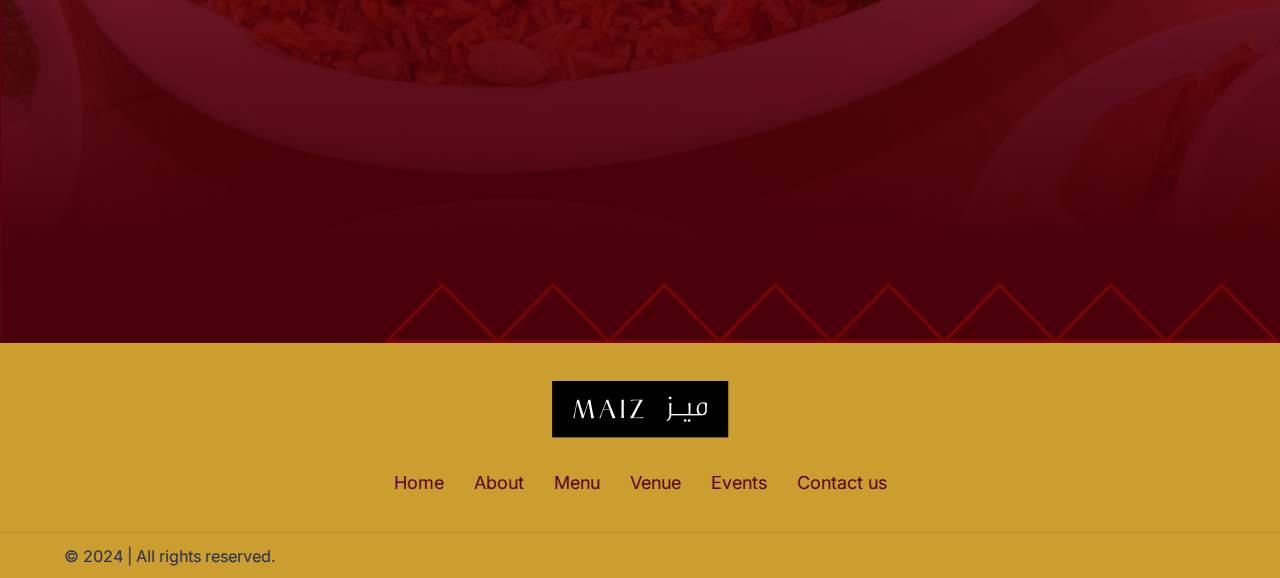
==== commit 6d0ca3fd: "Update Files" ====
--- a/index.html
+++ b/index.html
@@ -29,10 +29,13 @@
   <body>
     <header>
       <nav>
-        <img class="logo" src="images/logo.png" alt="logo" />
+        <a href="index.html">
+          <img class="logo" src="images/logo.png" alt="logo" />
+        </a>
+
         <div class="nav-links">
-          <a href="#">About</a><a href="#">Menu</a><a href="#">Venue</a
-          ><a href="#">Events</a>
+          <a href="about.html">About</a><a href="menu.html">Menu</a
+          ><a href="#">Venue</a><a href="#">Events</a>
         </div>
         <div class="nav-bt">
           <button>Book Now</button>
@@ -46,7 +49,7 @@
             Among the best Saudi chefs in the world, serving you something
             beyond flavor.
           </p>
-          <button><a href="#">Our Menu</a></button>
+          <button><a href="menu.html">Our Menu</a></button>
         </div>
         <img src="images/image 1.png" alt="image" />
       </div>
@@ -104,18 +107,18 @@
           <p>
             A unique menu that reflects the true essence of the Saudi cuisine
           </p>
-          <button><a href="#">Our Menu</a></button>
+          <button><a href="menu.html">Our Menu</a></button>
           <img src="images/section3-image.png" alt="image" />
         </div>
       </div>
     </main>
     <footer>
       <div class="footer-box1">
-        <a href="#"><img src="images/logo (1).png" alt="logo" /></a>
+        <a href="index.html"><img src="images/logo (1).png" alt="logo" /></a>
         <div class="footer-links">
-          <a href="#">Home</a>
-          <a href="#">About</a>
-          <a href="#">Menu</a>
+          <a href="index.html">Home</a>
+          <a href="about.html">About</a>
+          <a href="menu.html">Menu</a>
           <a href="#">Venue</a>
           <a href="#">Events</a>
           <a href="#">Contact us</a>
--- a/style/style.css
+++ b/style/style.css
@@ -439,8 +439,8 @@
   header .landing-page .text button {
     transform: translateY(180px);
   }
-  header nav .logo {
-    width: 8%;
+  header nav a .logo {
+    width: 70%;
   }
   header .vector {
     width: 6%;
@@ -543,6 +543,12 @@
   }
 }
 @media (max-width: 768px) {
+  header nav .nav-links {
+    gap: 10px;
+  }
+  header nav .nav-links a {
+    font-size: 12px;
+  }
   header .landing-page {
     flex-direction: column-reverse;
   }
@@ -662,12 +668,14 @@
     font-size: 12px;
   }
   header nav .nav-links {
-    gap: 20px;
     padding-top: 20px;
   }
+  header nav a .logo {
+    width: 40%;
+  }
   header nav .nav-bt button {
-    font-size: 12px;
     height: 30px;
+    padding: 5px 10px;
   }
   header nav .nav-bt img {
     height: 40px;
@@ -712,9 +720,15 @@
   header nav .nav-links {
     gap: 10px;
     padding-top: 15px;
+    transform: translate(-15px, 10px);
+  }
+  header nav a .logo {
+    width: 30%;
+    padding-top: 10px;
   }
   header nav .nav-bt button {
-    font-size: 10px;
+    font-size: 8px;
+    padding: 0 5px;
     height: 20px;
   }
   header nav .nav-bt img {
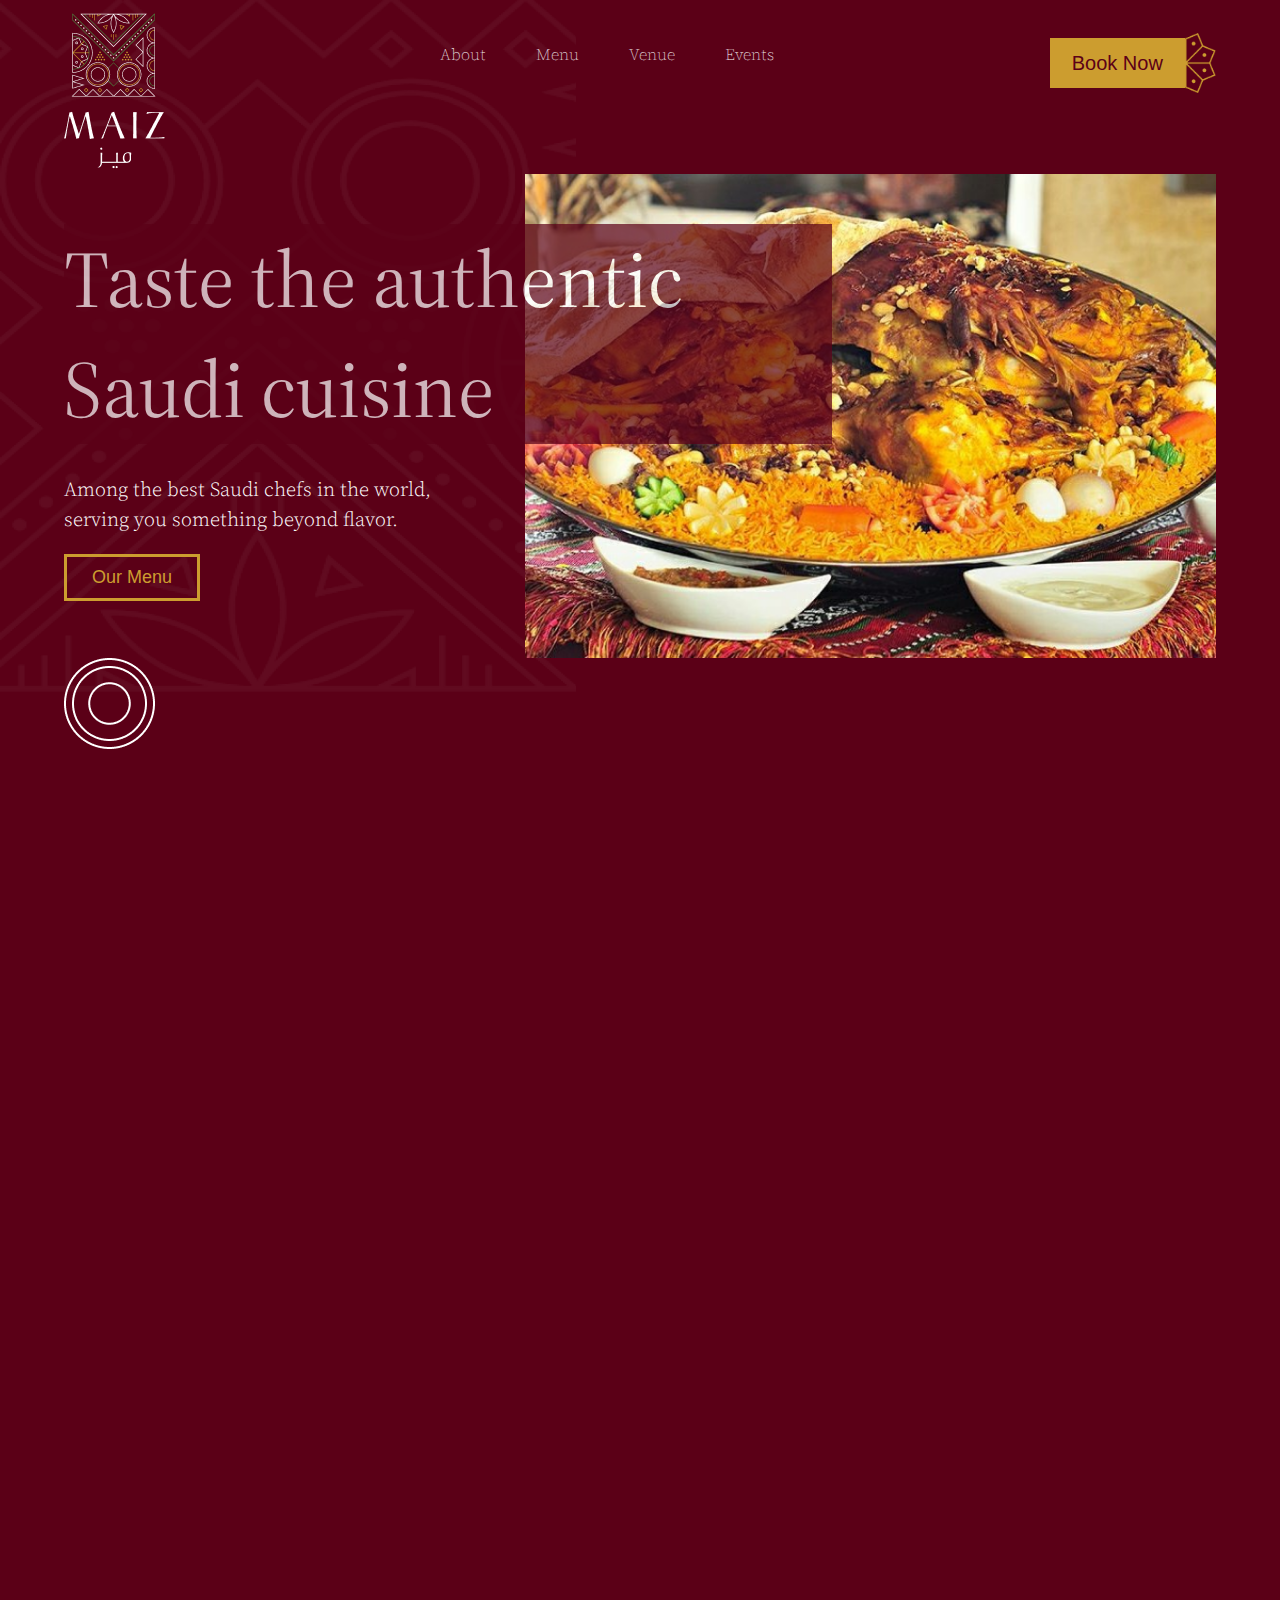
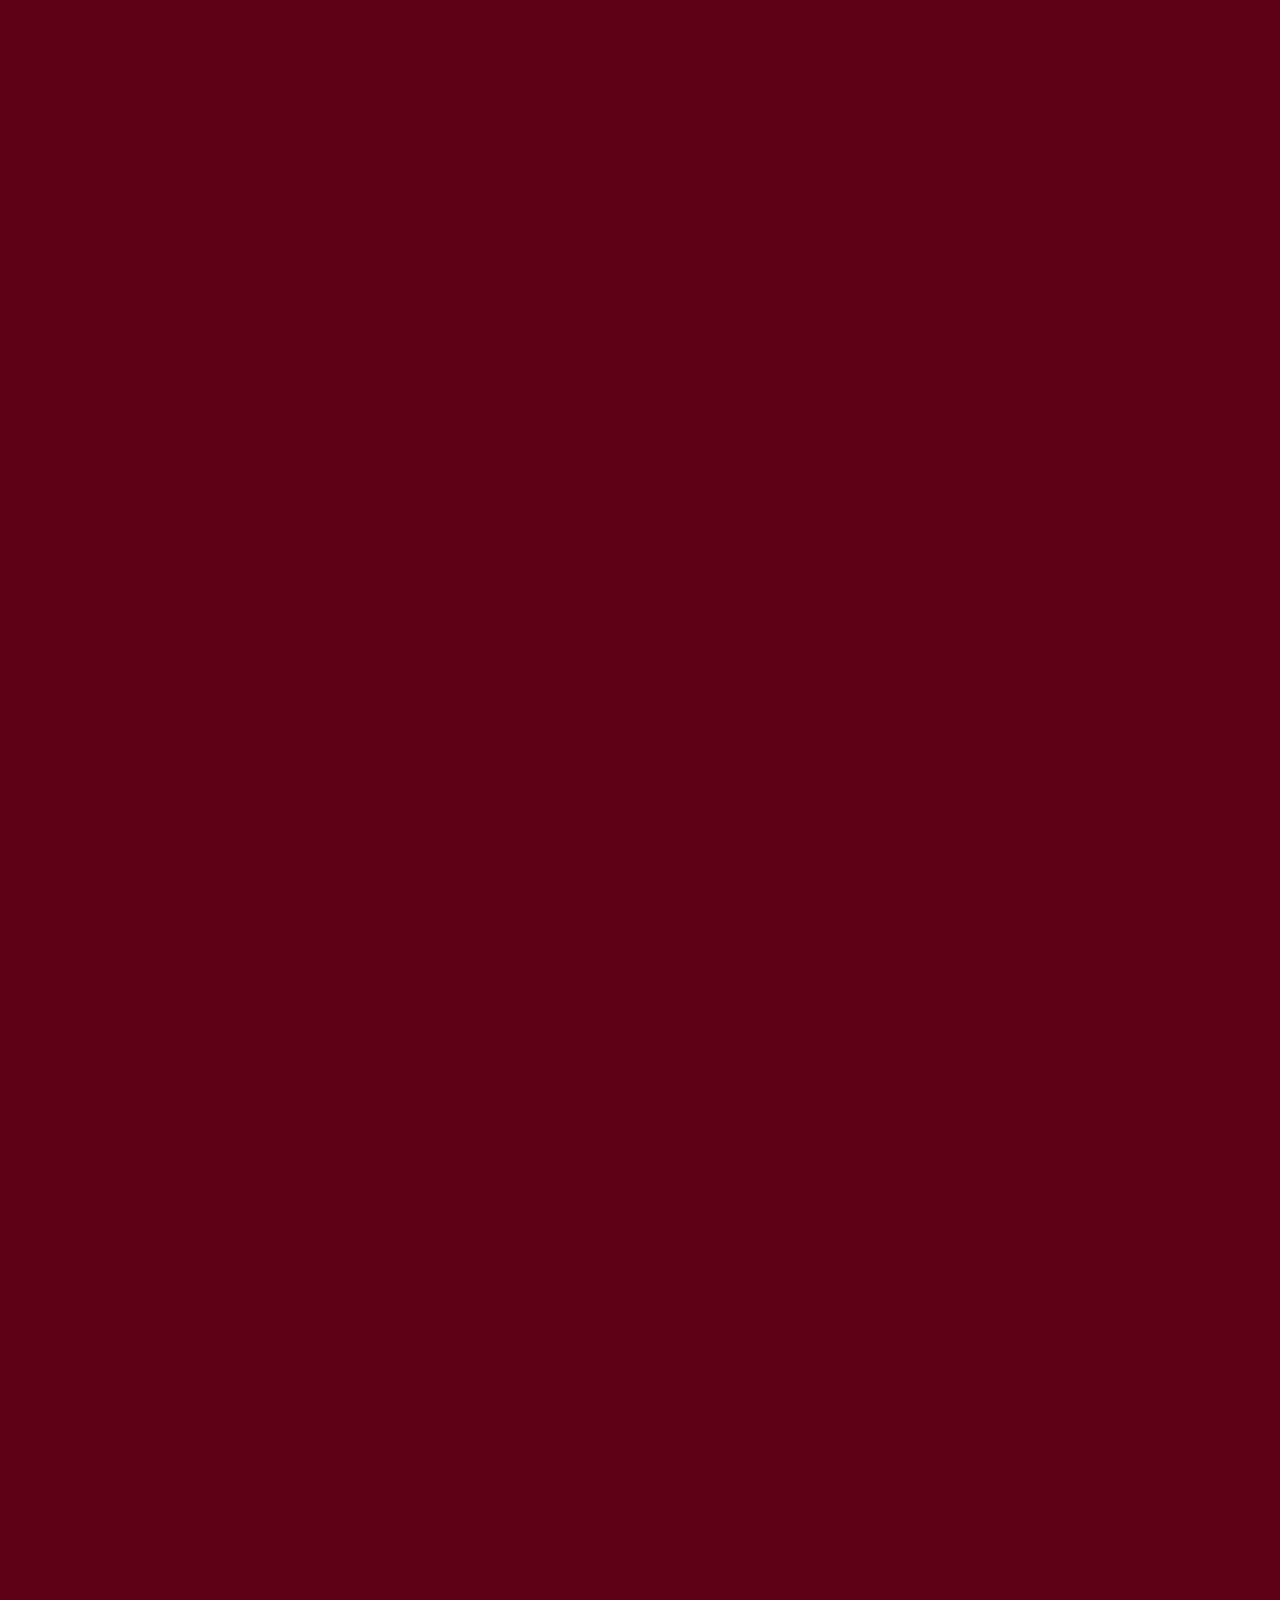
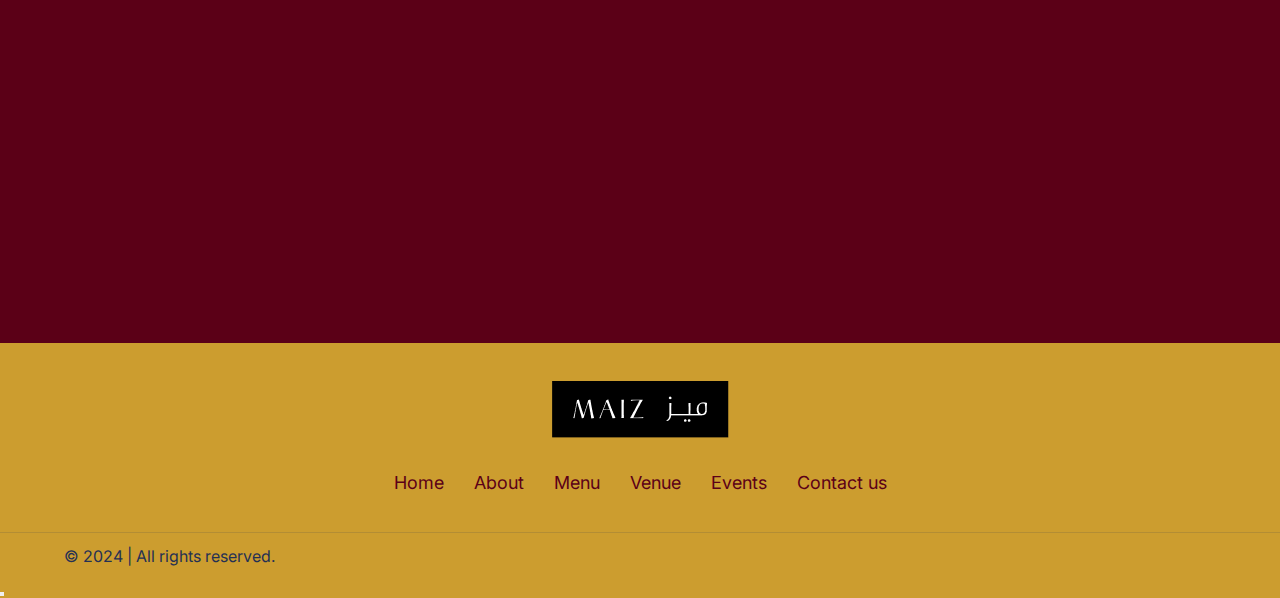
==== commit 48066524: "implement scroll-to-top functionality and section reveal on scroll" ====
--- a/index.html
+++ b/index.html
@@ -5,6 +5,7 @@
     <meta name="viewport" content="width=device-width, initial-scale=1.0" />
     <title>MAIZ | ميز</title>
     <link rel="stylesheet" href="style/style.css" />
+    <script defer src="./script/index.js"></script>
     <link rel="preconnect" href="https://fonts.googleapis.com" />
     <link rel="preconnect" href="https://fonts.gstatic.com" crossorigin />
     <link
@@ -28,7 +29,7 @@
   </head>
   <body>
     <header>
-      <nav>
+      <nav class="nav">
         <a href="index.html">
           <img class="logo" src="images/logo.png" alt="logo" />
         </a>
@@ -56,7 +57,7 @@
       <img class="vector" src="images/Vector.png" alt="image" />
     </header>
     <main>
-      <div class="section1">
+      <div class="section section1">
         <div class="sct1-container">
           <img
             id="illustration"
@@ -79,7 +80,7 @@
           </div>
         </div>
       </div>
-      <div class="section2">
+      <div class="section section2">
         <div class="sct2-container">
           <div class="sct2-text">
             <i class="fa-solid fa-quote-left"></i>
@@ -101,7 +102,7 @@
           </div>
         </div>
       </div>
-      <div class="section3">
+      <div class="section3 section">
         <div class="sct3-container">
           <img src="images/star.png" alt="image" />
           <p>
@@ -134,6 +135,9 @@
           <i class="fa-brands fa-linkedin"></i>
         </div>
       </div>
+      <div class="scrollToTop">
+        <button><i class="fa-solid fa-arrow-up ScrollUp"></i></button>
+      </div>
     </footer>
   </body>
 </html>
--- a/style/style.css
+++ b/style/style.css
@@ -10,9 +10,17 @@
   background-repeat: no-repeat;
   background-size: 45% 800px;
 }
-header nav {
+header .nav {
+  position: sticky;
   display: flex;
   justify-content: space-between;
+}
+.section {
+  transition: transform 1s, opacity 1s;
+}
+.section--hidden {
+  opacity: 0;
+  transform: translateY(8rem);
 }
 header nav .nav-links {
   display: flex;
@@ -851,3 +859,31 @@
     font-size: 8px;
   }
 }
+
+.ScrollUp {
+  display: flex;
+  justify-content: center;
+  align-items: center;
+  position: fixed;
+  bottom: 30px;
+  right: 30px;
+  border-radius: 50%;
+  border: solid 1px white;
+  padding: 10px;
+  cursor: pointer;
+  z-index: 150;
+  font-size: 20px;
+  color: white;
+  transition: ease 0.3s, transform 0.3s ease, opacity ease 0.3s;
+}
+.ScrollUp:hover {
+  background-color: var(--color-primary-darker);
+}
+.ScrollUp.hide {
+  transform: translateY(80px);
+  opacity: 0;
+}
+.ScrollUp.show {
+  transform: translateY(0px);
+  opacity: 1;
+}
